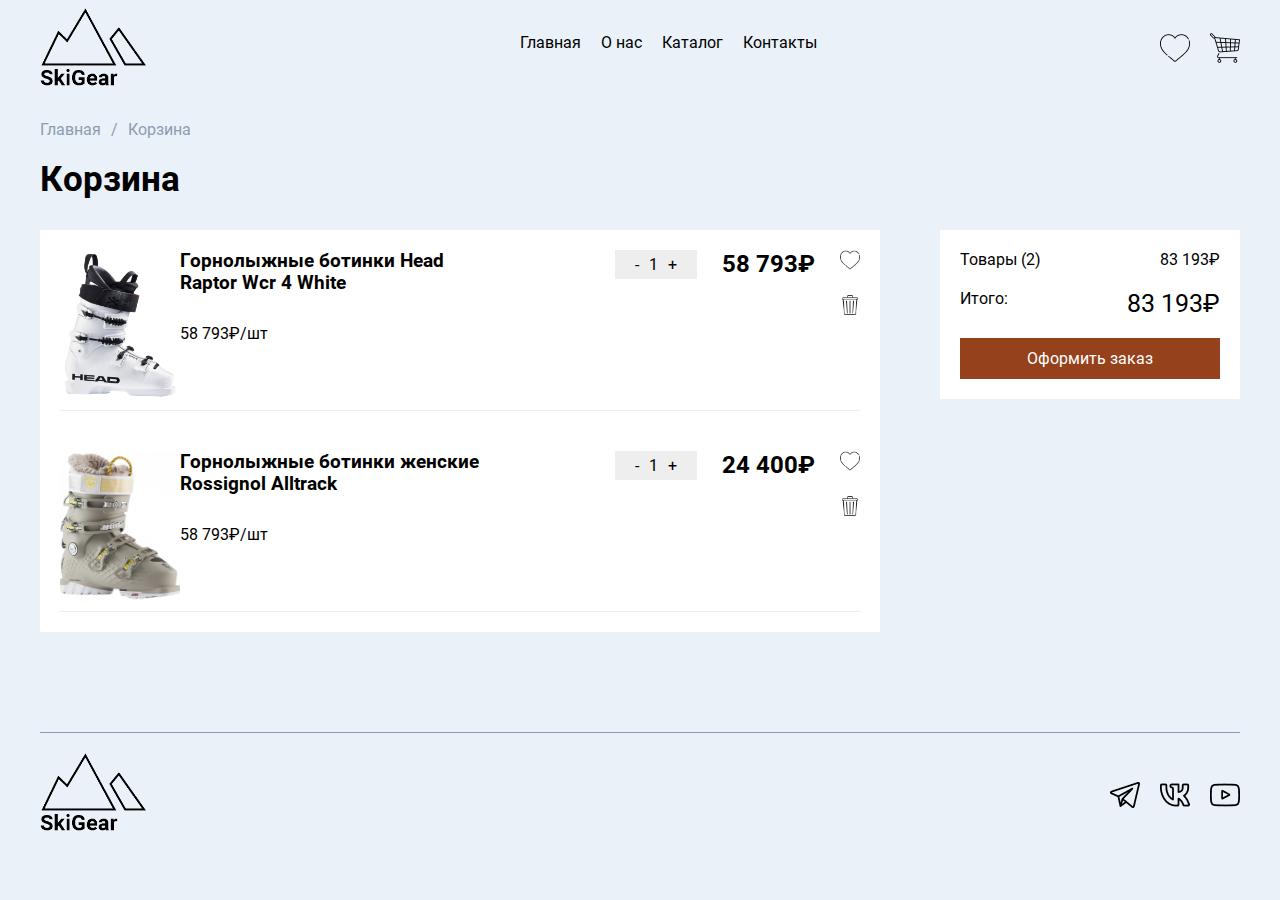
==== korzina.html @ 7a0cc732 "two comit" ====
<!DOCTYPE html>
<html lang="en">
<head>
    <meta charset="UTF-8">
    <meta name="viewport" content="width=device-width, initial-scale=1.0">
    <title>Корзина</title>
    <link rel="stylesheet" href="../css/korzina.css">
</head>
<body>
    <!-- header -->
    <header class="max-width">
        <div class="logo">
            <img src="../logo/logo.png" alt="">
        </div>
        
        <input type="checkbox" name="" id="burger">
        <label for="burger"></label>
        <div class="adaptiv-menu">
            <nav>
                <a href="index.html">Главная</a>
                <a href="#">О нас</a>
                <a href="#">Каталог</a>
                <a href="#">Контакты</a>
            </nav>

            <div class="icon-menu">
                <a href="#"><img src="../assets/img/icon/heart.png" alt=""></a>
                <a href="korzina.html"><img src="../assets/img/icon/korzina.png" alt=""></a>
            </div>
        </div>

    </header>

    <!-- kroshki -->
    <section class="max-width kroshki">
        <a href="index.html">Главная</a>
        <p>/</p>
        <a href="tovar.html">Корзина</a>
    </section>

    <!-- korzina -->
    <section class="max-width btn-100">
        <h1>Корзина</h1>
        <div class="korzina">
            <div class="korzina-left">
                <div class="one-tovar">
                    <div class="one-tovar-left">
                        <img src="../assets/img/tovar/main.png" alt="">
                        <div class="tovar-info">
                            <h3>Горнолыжные ботинки Head Raptor Wcr 4 White</h3>
                            <p>58 793₽/шт</p>
                        </div>
                    </div>

                    <div class="one-tovar-right">
                        <div class="kolvo">
                            <p>-</p>
                            <p>1</p>
                            <p>+</p>
                        </div>

                        <h2>58 793₽</h2>

                        <div class="one-tovar-icon">
                            <img src="../assets/img/icon/heart.png" alt="">
                            <img src="../assets/img/icon/recycling.png" alt="">
                        </div>
                    </div>
                </div>

                <div class="one-tovar">
                    <div class="one-tovar-left">
                        <img src="../assets/img/catalog/t8.png" alt="">
                        <div class="tovar-info">
                            <h3>Горнолыжные ботинки женские Rossignol Alltrack</h3>
                            <p>58 793₽/шт</p>
                        </div>
                    </div>

                    <div class="one-tovar-right">
                        <div class="kolvo">
                            <p>-</p>
                            <p>1</p>
                            <p>+</p>
                        </div>

                        <h2>24 400₽</h2>

                        <div class="one-tovar-icon">
                            <img src="../assets/img/icon/heart.png" alt="">
                            <img src="../assets/img/icon/recycling.png" alt="">
                        </div>
                    </div>
                </div>
            </div>

            <div class="korzina-right">
                <div class="tovars">
                    <p>Товары (2)</p>
                    <p>83 193₽</p>
                </div>

                <div class="itog">
                    <p>Итого:</p>
                    <p class="main-price">83 193₽</p>
                </div>

                <a href="oformlenie.html">Оформить заказ</a>
            </div>
        </div>

    </section>

     <!-- footer -->
     <footer class="max-width">
        <div class="logo">
            <img src="../logo/logo.png" alt="">
        </div>
        
        <div class="footer-icon">
            <img src="../assets/img/icon/telegram.png" alt="">
            <img src="../assets/img/icon/vk.png" alt="">
            <img src="../assets/img/icon/youtube.png" alt="">
        </div>
    </footer>
    
</body>
</html>
---- css/korzina.css ----
*{
    margin: 0;
    padding: 0;
    list-style: none;
    scroll-behavior: smooth;
    color: black;
    text-decoration: none;
    font-family: "roboto" ;
    transition: .4s;
    box-sizing: border-box;
}

/* fonts */
@font-face {
    font-family: "roboto";
    src: url(../assets/fonts/Roboto-Bold.ttf);
    font-weight: 700;
}

@font-face {
    font-family: "roboto";
    src: url(../assets/fonts/Roboto-Regular.ttf);
    font-weight: 400;
}




@font-face {
    font-family: "roboto";
    src: url(../assets/fonts/Roboto-Light.ttf);
    font-weight: 200;
}


/* общее */
.max-width{
    max-width: 1200px;
    margin: 0 auto;
}

.btn-100{
    padding-bottom: 100px;
}


body{
    background-color: #EAF1F9;
}


/* header */
header{
    display: flex;
    align-items: center;
    justify-content: space-between;
    height: 100px;

}

.icon-menu{
    display: flex;
    gap: 20px;
}
.logo img{
    height: 80px;
}

.adaptiv-menu{
    display: flex;
    justify-content: space-between;
    width: 60%;
}

nav{
    display: flex;
    gap: 20px;
}
/* kroshki */
.kroshki{
    display: flex;
    gap: 10px;
    padding: 20px 0;
}

.kroshki a, .kroshki p{
    color: #8A9DB2;
}

/* korzina */
h1{
    font-size: 35px;
    padding-bottom: 30px;
}
.korzina{
    justify-content: space-between;

}
.korzina, .one-tovar, .one-tovar-left, .kolvo, .one-tovar-right, .itog, .tovars{
    display: flex;
    align-items: start;
}

.korzina-left, .one-tovar-icon, .tovar-info, .korzina-right{
    display: flex;
    flex-direction: column;

}

.one-tovar-left img{
    height: 150px;
    width: 120px;
}

.one-tovar-icon img{
    width: 20px;
    height: 20px;
}

.korzina-left{
    width:70% ;
    background-color: white;
    padding: 20px;
    gap: 40px;
    
}

.one-tovar, .itog, .tovars{
    justify-content: space-between;
}

.tovar-info{
    width: 300px;
    gap: 30px;
}

.one-tovar-right, .one-tovar-icon{
    gap: 25px;

}

.kolvo{
    padding: 5px 20px;
    background-color: rgba(211, 211, 211, 0.388);
    gap: 10px;
}

.kolvo p{
    cursor: pointer;
}

.one-tovar-icon img{
    cursor: pointer;
}
.one-tovar{
    border-bottom: 1px solid rgba(211, 211, 211, 0.388) ;
    width: 100%;
    padding-bottom: 10px;
}

.korzina-right{
    background-color: white;
    padding: 20px;
    width: 25%;
    gap: 20px;
}

.main-price{
    font-size: 25px;
}

.korzina-right a{
    background-color: #95411B;
    color: white;
    padding: 10px 0;
    border: 1px solid #95411B;
    text-align: center
}

.korzina-right a:hover{
    color: #95411B;
    background-color: white;
}

/* footer */
footer{
    display: flex;
    align-items: center;
    justify-content: space-between;
    border-top: 1px solid #8A9DB2;
    padding-top: 20px;
    
}

.footer-icon{
    display: flex;
    gap: 20px;
    cursor: pointer;
}

#burger, [for=burger]{
    display: none;
}

/* adaptiv */
@media screen and (max-width:376px){
    header{
     padding: 0 20px;
    }
     [for=burger]{
         display: block;
         position: fixed;
         top: 40px;
         width: 50px;
         right: 20px;
     } 
     
     [for=burger]::before{
         content: url(../assets/img/icon/menu.png);
        
     }
 
     .icon-menu{
         justify-content: right;
         padding-top: 10px;
     }
     .adaptiv-menu{
         
         position: fixed;
         margin-top: 50px;
         top: 10px;
         right: 20%;
         padding: 20px;
         background: rgba(255, 255, 255, 0.823);
         display: flex;
         flex-direction: column;
         gap: 10px;
         display: none;
         text-align: right;
        
     }
 
     header nav{
         flex-direction: column;
         gap: 10px;
     } 
  
     #burger:checked + label + .adaptiv-menu {
         display: block;
         animation: show 0.5s;
     }
  
     #burger:checked + [for=burger]::before{
         content: '⨂';
         
     }
  
     @keyframes show {
         0%{
             opacity: 0;
         }
  
         100%{
             opacity: 1;
         }
     }

     .logo img{
        height: 50px;
    }

    .top-150{
        padding-top: 30px;
    }

    .btn-150{
        padding-bottom: 30px;
    }

    .kroshki{
        padding: 0 20px;
        font-size: 15px;
    }

h1{
    font-size: 30px;
    padding: 10px 20px;

}

.korzina{
    flex-direction: column;
    align-items: center;
    gap: 30px;
}

.tovar-info h3{
    width: 100%;
}

.korzina-right, .korzina-left{
    width: 90%;
}

.one-tovar{
    flex-direction: column;
    gap: 20px;
}

.one-tovar-left{
    width: 100%;
}
.one-tovar-right h2{
    font-size: 20px;
}

.one-tovar-icon{
    flex-direction: row;
}

.footer-icon img{
    height: 20px;
}

footer{
    padding: 5px 20px;
}
}
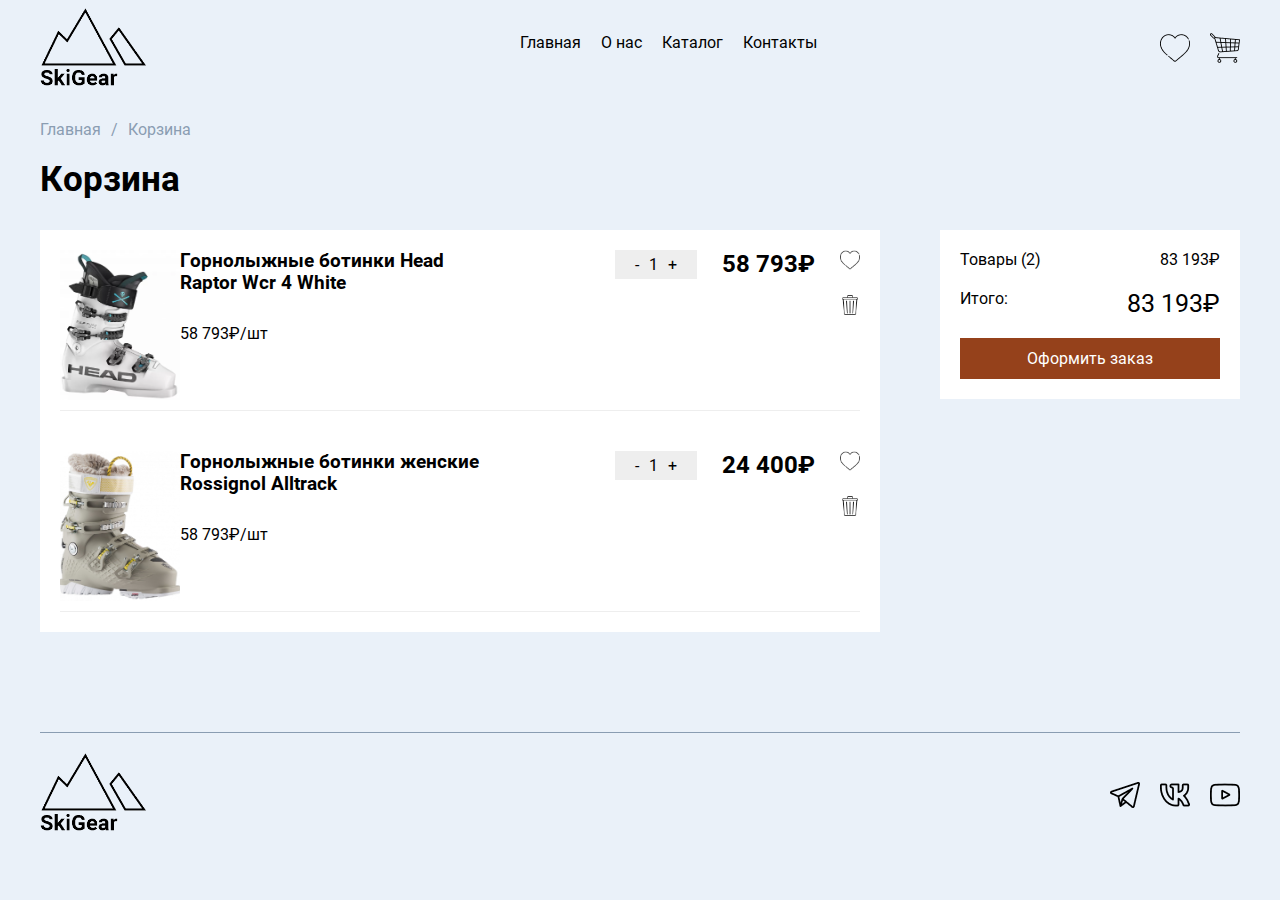
==== commit 43e46bdf: "six commit" ====
--- a/korzina.html
+++ b/korzina.html
@@ -4,13 +4,13 @@
     <meta charset="UTF-8">
     <meta name="viewport" content="width=device-width, initial-scale=1.0">
     <title>Корзина</title>
-    <link rel="stylesheet" href="../css/korzina.css">
+    <link rel="stylesheet" href="css/korzina.css">
 </head>
 <body>
     <!-- header -->
     <header class="max-width">
         <div class="logo">
-            <img src="../logo/logo.png" alt="">
+            <img src="logo/logo.png" alt="">
         </div>
         
         <input type="checkbox" name="" id="burger">
@@ -24,8 +24,8 @@
             </nav>
 
             <div class="icon-menu">
-                <a href="#"><img src="../assets/img/icon/heart.png" alt=""></a>
-                <a href="korzina.html"><img src="../assets/img/icon/korzina.png" alt=""></a>
+                <a href="#"><img src="assets/img/icon/heart.png" alt=""></a>
+                <a href="korzina.html"><img src="assets/img/icon/korzina.png" alt=""></a>
             </div>
         </div>
 
@@ -45,7 +45,7 @@
             <div class="korzina-left">
                 <div class="one-tovar">
                     <div class="one-tovar-left">
-                        <img src="../assets/img/tovar/main.png" alt="">
+                        <img src="assets/img/catalog/t1.png" alt="">
                         <div class="tovar-info">
                             <h3>Горнолыжные ботинки Head Raptor Wcr 4 White</h3>
                             <p>58 793₽/шт</p>
@@ -62,15 +62,15 @@
                         <h2>58 793₽</h2>
 
                         <div class="one-tovar-icon">
-                            <img src="../assets/img/icon/heart.png" alt="">
-                            <img src="../assets/img/icon/recycling.png" alt="">
+                            <img src="assets/img/icon/heart.png" alt="">
+                            <img src="assets/img/icon/recycling.png" alt="">
                         </div>
                     </div>
                 </div>
 
                 <div class="one-tovar">
                     <div class="one-tovar-left">
-                        <img src="../assets/img/catalog/t8.png" alt="">
+                        <img src="assets/img/catalog/t8.png" alt="">
                         <div class="tovar-info">
                             <h3>Горнолыжные ботинки женские Rossignol Alltrack</h3>
                             <p>58 793₽/шт</p>
@@ -87,8 +87,8 @@
                         <h2>24 400₽</h2>
 
                         <div class="one-tovar-icon">
-                            <img src="../assets/img/icon/heart.png" alt="">
-                            <img src="../assets/img/icon/recycling.png" alt="">
+                            <img src="assets/img/icon/heart.png" alt="">
+                            <img src="assets/img/icon/recycling.png" alt="">
                         </div>
                     </div>
                 </div>
@@ -114,13 +114,13 @@
      <!-- footer -->
      <footer class="max-width">
         <div class="logo">
-            <img src="../logo/logo.png" alt="">
+            <img src="logo/logo.png" alt="">
         </div>
         
         <div class="footer-icon">
-            <img src="../assets/img/icon/telegram.png" alt="">
-            <img src="../assets/img/icon/vk.png" alt="">
-            <img src="../assets/img/icon/youtube.png" alt="">
+            <img src="assets/img/icon/telegram.png" alt="">
+            <img src="assets/img/icon/vk.png" alt="">
+            <img src="assets/img/icon/youtube.png" alt="">
         </div>
     </footer>
     
